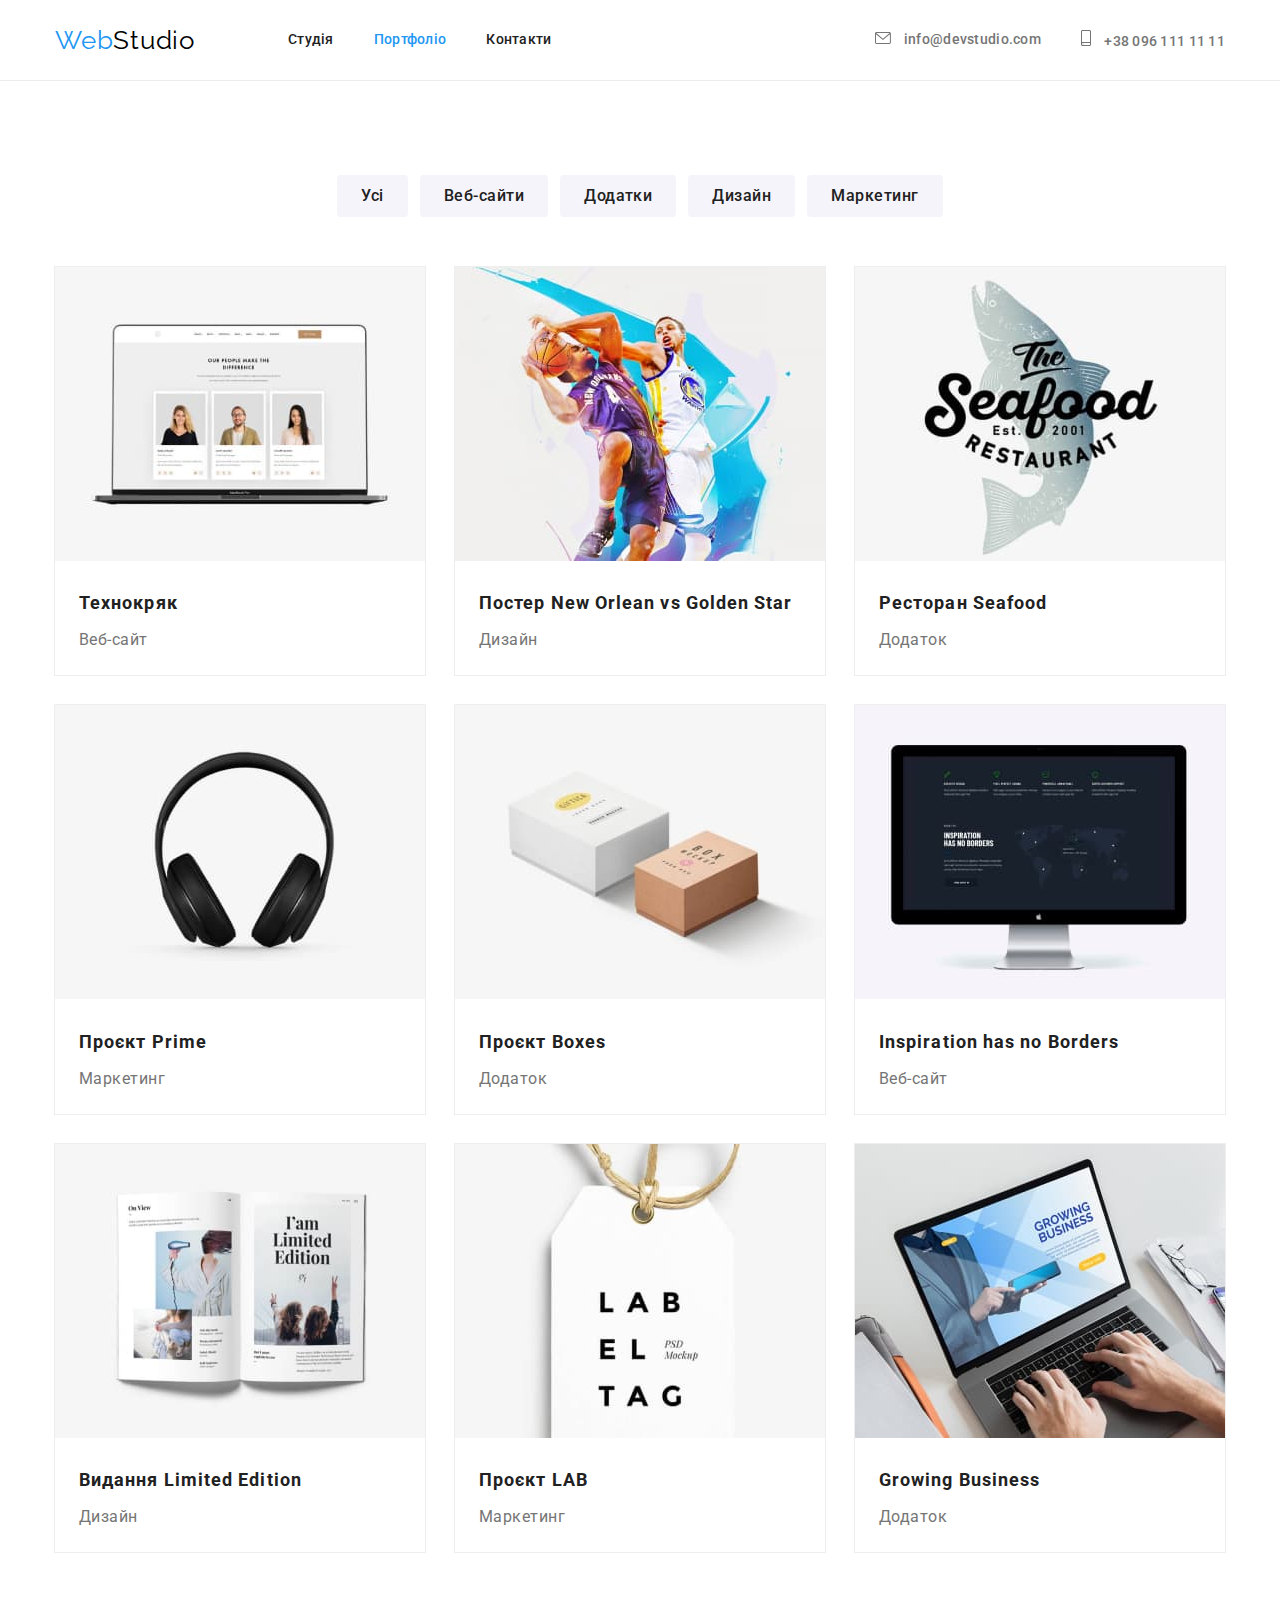
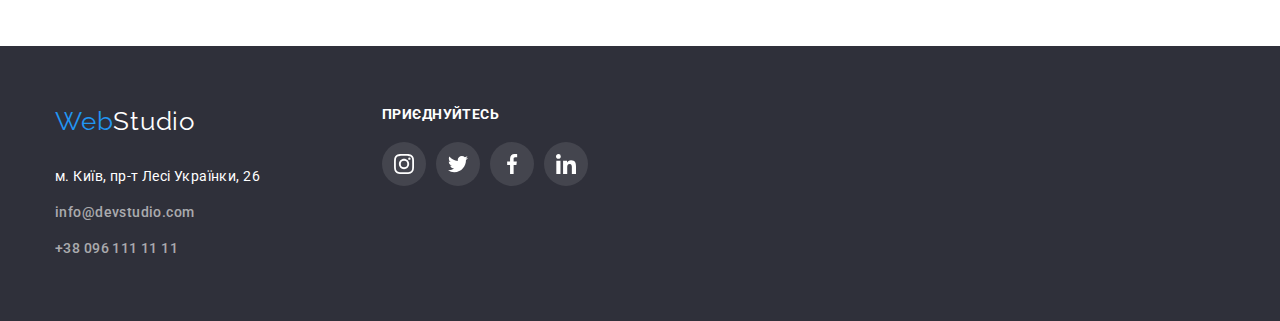
==== portfolio.html @ 80e72db7 "додав файли з попередньої домашньої" ====
<!DOCTYPE html>
<html lang="uk">

<head>
    <meta charset="UTF-8">
    <meta http-equiv="X-UA-Compatible" content="IE=edge">
    <meta name="viewport" content="width=device-width, initial-scale=1.0">
    <title>Document</title>
    <link rel="preconnect" href="https://fonts.googleapis.com">
    <link rel="preconnect" href="https://fonts.gstatic.com" crossorigin>
    <link rel="preconnect" href="https://fonts.googleapis.com">
    <link rel="preconnect" href="https://fonts.gstatic.com" crossorigin>
    <link
        href="https://fonts.googleapis.com/css2?family=Raleway:wght@700&family=Roboto:wght@400;500;700;900&display=swap"
        rel="stylesheet">
    <link rel="stylesheet"
        href="https://cdnjs.cloudflare.com/ajax/libs/modern-normalize/1.1.0/modern-normalize.min.css">
    <link rel="stylesheet" href="./css/styles.css" />
</head>

<body>

    <!--header-->
    <header class="header">
        <div class=" container nav-container">
            <nav class="nav">
                <a class="nav-logo" href="index.html">
                    <span class="accent">Web</span><span class="nav-logo-black">Studio</span>
                </a>
                <ul class="nav-list list-style">
                    <li class="item"><a class="nav-list-link" href="./index.html">Студія</a></li>
                    <li class="item"><a class="nav-list-link nav-list-active" href="./portfolio.html">Портфоліо</a></li>
                    <li class="item"><a class="nav-list-link" href="">Контакти</a></li>
                </ul>
            </nav>
            <ul class="list-style header-list">
                <li class="item">
                    <a class="nav-adress icon" href="mailto:info@devstudio.com">
                        <svg class="nav-phone">
                            <use href="./images/icons.svg#icon-envelope"></use>
                        </svg>
                        info@devstudio.com</a>
                </li>
                <li class="item">
                    <a class="nav-adress icon" href="tel:+380961111111">
                        <svg class="icon-smartphone">
                            <use href="./images/icons.svg#icon-smartphone"></use>
                        </svg>
                        +38 096 111 11 11</a>
                </li>
            </ul>
        </div>
    </header>

    <main>
        <section class="portfolio-section">
        <h1></h1>
        <ul class="list-style list-style-portfolio">
            <li class="portfolio-button">
                <button type="button" class="button-filter">Усі</button>
            </li>
            <li class="portfolio-button">
                <button type="button" class="button-filter">Веб-сайти</button>
            </li>
            <li class="portfolio-button">
                <button type="button" class="button-filter">Додатки</button>
            </li>
            <li class="portfolio-button">
                <button type="button" class="button-filter">Дизайн</button>
            </li>
            <li class="portfolio-button">
                <button type="button" class="button-filter">Маркетинг</button>
            </li>
        </ul>
        
        <ul class="list-style list-examples">
            <div class="container example-list">
            <li class="example-element">
                <img class="portfolio-image" src="./images/techno-crack.jpg" alt="Люди на моніторі ноутбука" width="370">
                <div class="portfolio-description">
                    <h2 class="title title-example">Технокряк</h2>
                    <p class="title-portfolio">Веб-сайт </p>
                </div>
            </li>
            <li class="example-element">
                <img class="portfolio-image" src="./images/poster.jpg" alt="Двоє людей грають у баскетбол" width="370">
                <div class="portfolio-description">
                <h2 class="title title-example">Постер New Orlean vs Golden Star</h2>
                <p class="title-portfolio">Дизайн</p>
                </div>
            </li>
            <li class="example-element">
                <img class="portfolio-image" src="./images/seafood.jpg" alt="Малюнок риби з підписом" width="370">
                <div class="portfolio-description">
                <h2 class="title title-example">Ресторан Seafood</h2>
                <p class="title-portfolio">Додаток</p>
                </div>
            </li>
            <li class="example-element">
                <img class="portfolio-image" src="./images/prime.jpg" alt="Навушники" width="370">
                <div class="portfolio-description">
                <h2 class="title title-example">Проєкт Prime</h2>
                <p class="title-portfolio">Маркетинг</p>
                </div>
            </li>
            <li class="example-element">
                <img class="portfolio-image" src="./images/boxes.jpg" alt="Дві коробки" width="370">
                <div class="portfolio-description">
                <h2 class="title title-example">Проєкт Boxes</h2>
                <p class="title-portfolio">Додаток</p>
                </div>
            </li>
            <li class="example-element">
                <img class="portfolio-image" src="./images/borders.jpg" alt="Монітор" width="370">
                <div class="portfolio-description">
                <h2 class="title title-example">Inspiration has no Borders</h2>
                <p class="title-portfolio">Веб-сайт</p>
                </div>
            </li>
            <li class="example-element">
                <img class="portfolio-image" src="./images/limited-edition.jpg" alt="Журнал" width="370">
                <div class="portfolio-description">
                <h2 class="title title-example">Видання Limited Edition</h2>
                <p class="title-portfolio">Дизайн</p>
                </div>
            </li>
            <li class="example-element">
                <img class="portfolio-image" src="./images/lab.jpg" alt="Лейба" width="370">
                <div class="portfolio-description">
                <h2 class="title title-example">Проєкт LAB</h2>
                <p class="title-portfolio">Маркетинг</p>
                </div>
            </li>
            <li class="example-element">
                <img class="portfolio-image" src="./images/growing-business.jpg" alt="Людина друкує текст на ноутбуці" width="370">
                <div class="portfolio-description">
                <h2 class="title title-example">Growing Business</h2>
                <p class="title-portfolio">Додаток</p>
                </div>
            </li>
            </div>
        </ul>
        
        </section>
    </main>

    <!--Footer-->
    <footer class="footer">
        <div class="footer-container">
            <div>
                <a class="nav-logo footer-logo" href="">
                    <span class="accent">Web</span><span class="logo-white">Studio</span>
                </a>
                <address>
                    <p class="adress">м. Київ, пр-т Лесі Українки, 26</p>
                    <a class="nav-adress footer-text-color" href="mailto:info@devstudio.com">info@devstudio.com</a>
                    <a class="nav-adress footer-text-color" href="tel:+380961111111">+38 096 111 11 11</a>
                </address>
            </div>
            <div class="footer-second-container">
                <h2 class="footer-social">приєднуйтесь</h2>
                <ul class="list-style footer-social-list">
                    <li class="footer-social-list-item">
                        <a class="icon-social-footer" href="#">
                            <svg class="icon-instagram-footer">
                                <use href="./images/icons.svg#icon-instagram-2" width="20px" height="20px"></use>
                            </svg>
                        </a>
                    </li>
                    <li class="footer-social-list-item">
                        <a class="icon-social-footer" href="#">
                            <svg class="icon-instagram-footer">
                                <use href="./images/icons.svg#icon-twitter-1" width="20px" height="20px"></use>
                            </svg>
                        </a>
                    </li>
                    <li class="footer-social-list-item">
                        <a class="icon-social-footer" href="#">
                            <svg class="icon-instagram-footer">
                                <use href="./images/icons.svg#icon-facebook-1" width="20px" height="20px"></use>
                            </svg>
                        </a>
                    </li>
                    <li class="footer-social-list-item">
                        <a class="icon-social-footer" href="#">
                            <svg class="icon-instagram-footer">
                                <use href="./images/icons.svg#icon-linkedin-1" width="20px" height="20px"></use>
                            </svg>
                        </a>
                    </li>
                </ul>
            </div>
        </div>
    </footer>
    </body>
    
    </html>
---- css/styles.css ----
:root{
    --primary-text-color: #757575;
    --title-text-color: #212121;
    --white-text-color: #ffffff;
    --footer-text-color: rgba(255, 255, 255, 0.6);
    --accent-text-color: #2196F3;
    --secondary-background-color: #F5F4FA;
}

body{
    color: var(--primary-text-color);

    font-family: Roboto, sans-serif;
}


/* nav */
.nav-container{
    justify-content: space-between;
    align-items: center;
    display: flex;
}
.list-style {
    list-style-type: none;
    margin: 0px;
    padding: 0px;
} 

.header{

    padding-left: 15px;
    padding-right: 15px;
    margin-left: auto;
    margin-right: auto;
    border-bottom: 1px solid #ECECEC;
}
.accent{
    color: var(--accent-text-color);

    font-family: Raleway, sans-serif;
    font-size: 26px;
    line-height: 1.19;
    letter-spacing: 0.03em;
}
.nav{
    display: flex;
}
.nav-logo{
    margin-right: 93px;
    display: flex;
    align-items: center;
    text-decoration: none;
}
.nav-logo-black{
    color: #000000;

    font-family: Raleway, sans-serif;
    font-size: 26px;
    line-height: 1.19;
    letter-spacing: 0.03em;
}
.nav-list{
    display: flex;
    color: var(--title-text-color);

    font-family: Roboto, sans-serif;
    font-weight: 500;
    font-size: 14px;
    line-height: 1.14;
    letter-spacing: 0.02em;
}
.nav-list-link:hover,
.nav-list-link:focus{
    color: var(--accent-text-color);
}
.nav-list-link {
    display: block;
    padding-top: 32px;
    padding-bottom: 32px;

    text-decoration: none;
    color: inherit;
}
.nav-list > .item + .item{
    margin-left: 50px;
}
.list-style .item + .item{
    margin-left: 40px;
}


.nav-list-active{
    color: var(--accent-text-color);
}

.nav-adress{
    color: var(--primary-text-color);

    font-weight: 500;
    font-size: 14px;
    line-height: 1.14;
    letter-spacing: 0.02em;
    text-decoration: none;
}
.nav-adress:hover, .nav-adress:focus{
    color: var(--accent-text-color);
}

.header-list{
    display: flex;
}
.nav-phone{
    fill: currentColor;
    width: 16px;
    height: 12px;
    margin-right: 10px;
}
.icon{
    color: var(--primary-text-color);
}
.icon:hover {
    fill: var(--accent-text-color);
}
.icon-smartphone{
    fill: currentColor;
    height: 16px;
    width: 10px;
    margin-right: 10px;
}
/* section 1, 2, 3 */
.photo-worker{
    display: flex;
}
.feature-list{
    display: flex;
    flex-wrap: wrap;
}
.feature-list-item{
    width: 270px;
    text-align: start;
}
.feature-list-item + .feature-list-item{
    margin-left: 30px;

}

.list {
    padding-bottom: 94px;
    background-color: var(--secondary-background-color);
}
p,
h1,
h2,
h3,
h4{
    margin: 0 auto;
}

.section-features{
    padding-top: 94px;
    padding-bottom: 94px;
}

.container{
    width: 1200px;
    padding-left: 15px;
    padding-right: 15px;
    margin: 0 auto;
    text-align: center;

}
.container-null{
    padding-bottom: 0;
}
.about-us-container{
    padding-top: 94px;
}

.section-hero{
    max-width: 1680px;
    padding-top: 200px;
    padding-bottom: 200px;
    background-color: #2F303A;
}
.section-image{
    margin: auto;
    background-image: 
            linear-gradient(to right,
                rgba(47, 48, 58, 0.4),
                rgba(47, 48, 58, 0.4)),
                url(../images/hero.jpg);
    background-repeat: no-repeat;
    background-size: cover;
}

.hero{
    color: var(--white-text-color);
        width: 696px;
        margin: 0 auto;
        font-weight: 900;
        font-size: 44px;
        line-height: 1.36;
        letter-spacing: 0.06em;
        text-transform: uppercase;
        margin-bottom: 40px;
}
.button{
    color: var(--white-text-color);
    background-color: var(--accent-text-color);
    margin: 0 auto;
    border-radius: 4px;
    padding: 10px 24px;
    min-width: 200px;

    font-family: Roboto, sans-serif;
    font-weight: 700;
    font-size: 16px;
    line-height: 1.88;
    display: flex;
    align-items: center;
    text-align: center;
    letter-spacing: 0.06em;
    cursor: pointer;
}
.title{
    color: var(--title-text-color);
}
.title-head {
    margin-top: 0;
    margin-bottom: 10px;
    font-size: 14px;
    line-height: 1.14;
    letter-spacing: 0.03em;
    text-transform: uppercase;
}
.title-paragraph {
    font-size: 14px;
    line-height: 1.71;
    letter-spacing: 0.03em;
}
.title-info {
    padding-top: 0;
    font-size: 36px;
    line-height: 1.17;
    text-align: center;
    letter-spacing: 0.03em;
    margin-bottom: 50px;
}
.title-names {
    margin-bottom: 10px;
    font-weight: 500;
    font-size: 16px;
    line-height: 1.19;
    text-align: center;
    letter-spacing: 0.03em;
}

.title-position {
    font-size: 16px;
    line-height: 1.19;
    text-align: center;
    letter-spacing: 0.03em;
}

.what-we-do-container{
    display: flex;
}
.what-we-do-item + .what-we-do-item{
    margin-left: 30px;
}
.what-we-do-section{
    padding-bottom: 94px;
}
.about-us{
    display: flex;
}
.about-us-item{
    box-shadow: 0px 1px 3px rgba(0, 0, 0, 0.12), 0px 1px 1px rgba(0, 0, 0, 0.14), 0px 2px 1px rgba(0, 0, 0, 0.2);
        border-radius: 0px 0px 4px 4px;
}
.about-us-item + .about-us-item{
    margin-left: 30px;
}
.title-info-item{
    padding-top: 30px;
    padding-bottom: 30px;
    background-color: #ffffff;
}

.icon-feature{
    display: flex;
    width: 270px;
    height: 120px;
    background-color: #F5F4FA;
    margin-bottom: 30px;
    border: 0;
}
.icon-feature-svg{
    margin: auto;
    width: 70px;
    height: 70px;
}
.title-social {
    display: flex;
    justify-content: center;
    gap: 10px;
    padding-left: 0px;
    list-style-type: none;
    margin-top: 16px;
}
.social-list-item{
    width: 44px;
    height: 44px;
}
.icon-social{
    display: flex;
    justify-content: center;
    align-items: center;
    padding: 0;
    border: 0;   
    width: 100%;
    height: 100%;
    border-radius: 50%;
    color: #AFB1B8;    
}

.icon-social:hover, .icon-social:focus{
    background-color: var(--accent-text-color);
    color: #ffffff;
}
.icon-instagram{
    width: 20px;
    height: 20px;
    fill: currentColor;
}



/* section 5 */
.section-our-clients{
    color: var(--title-text-color);
    padding-top: 94px;
    padding-bottom: 94px;
}
.clients{
    font-weight: 700;
    font-size: 36px;
    line-height: 1.17;
    text-align: center;
    letter-spacing: 0.03em;
}
.company-container{
    display: block;
    max-width: 1280px;
}
.company-list {
    display: flex;
    margin-top: 50px;
}
.company-list-element {
    width: 170px;
    height: 92px;
}
.company{
    display: flex;
    justify-content: center;
    align-items: center;
    padding: 0;
    border: 1px solid #AFB1B8;
    border-radius: 4px;
    width: 100%;
    height: 100%;
    color: #AFB1B8;
}
.company-list-element + .company-list-element{
    margin-left: 30px;
}
.icon-company{
    width: 106px;
    height: 60px;
    fill: currentColor;
}
.company:hover, .company:focus{
    border: solid 1px var(--accent-text-color);
    color: var(--accent-text-color);
}


/* footer */
.footer{
    display: flex;
    padding-top: 60px;
    padding-bottom: 60px;
    background-color: #2F303A;
}
.footer-logo{
    display: inline-block;
    margin-bottom: 28px;
}
.adress{
    margin-bottom: 12px;
    color: var(--white-text-color);
    font-style: normal;

    font-size: 14px;
    line-height: 1.71;    
    letter-spacing: 0.03em;
}
.footer-text-color{
    display: block;
    color: var(--footer-text-color);

    margin-bottom: 12px;
    font-size: 14px;
    font-style: normal;
    line-height: 1.71;    
    letter-spacing: 0.03em;
    text-decoration: none;
}
.footer-text-color + .footer-text-color{
    margin-bottom: 0;
}
.logo-white{
    color: var(--white-text-color);
    font-family: Raleway, sans-serif;
    font-size: 26px;
    line-height: 1.19;
    letter-spacing: 0.03em;
}
.footer-container {
    display: flex;
    padding-left: 15px;
    padding-right: 15px;
    width: 1200px;
    margin-left: auto;
    margin-right: auto;
}
.footer-second-container{
    display: block;
    margin-left: 94px;
}
.footer-social{
    color: #fff;
    margin-bottom: 20px;
        font-weight: 700;
        font-size: 14px;
        line-height: 16px;
        letter-spacing: 0.03em;
        text-transform: uppercase;
}
.footer-social-list{
    display: flex;
}
.icon-social-footer {
    display: flex;
    justify-content: center;
    align-items: center;
    padding: 0;
    border: 0;
    width: 44px;
    height: 44px;
    border-radius: 50%;
    color: #fff;
    background-color: rgba(255, 255, 255, 0.1);

}

.footer-social-list-item + .footer-social-list-item {
    margin-left: 10px;
}

.icon-social-footer:hover, .icon-social-footer:focus {
    background-color: var(--accent-text-color);
}

.icon-instagram-footer {
    justify-content: center;
    width: 20px;
    height: 20px;
    fill: currentColor;
}

.icon-instagram-footer:hover {
    fill: #ffffff;
}
/* potfolio */
.portfolio-section{
    padding-top: 94px;
    padding-bottom: 94px;
}

.button-filter{
    border-radius: 4px;
    padding: 6px 22px;
    color: var(--title-text-color);
    background-color: var(--secondary-background-color);
    border-color: transparent;

    font-family: Roboto, sans-serif;
    font-weight: 500;
    font-size: 16px;
    line-height: 1.62;   
    text-align: center;
    letter-spacing: 0.03em;
    cursor: pointer;
}
.button-filter:hover, .button-filter:focus{
    color: var(--white-text-color);
    background-color: var(--accent-text-color);
    box-shadow: 0px 3px 1px rgba(0, 0, 0, 0.1),
    0px 1px 2px rgba(0, 0, 0, 0.08),
    0px 2px 2px rgba(0, 0, 0, 0.12);
}
.title-example{
    margin-bottom: 4px;
    font-size: 18px;
    line-height: 2;
    letter-spacing: 0.06em;
}
.title-portfolio{
    font-size: 16px;
    line-height: 1.88;
    letter-spacing: 0.03em;
}
.portfolio-header{
    margin-bottom: 94px;
}
.list-style-portfolio{
    margin-bottom: 50px;
    text-align: center;
}
.title-example{
    margin-bottom: 4px;
}
.portfolio-button{
    display: inline-block;
}
.portfolio-button + .portfolio-button{
    margin-left: 8px;
}
.example-list{
    display: flex;
    flex-wrap: wrap;
    padding-top: 0;
    width: 1200px;
    padding-left: 15px;
    padding-right: 15px;
    margin-left: auto;
    margin-right: auto;
}
.example-element{
    margin-right: 30px;
    margin-bottom: 30px;
    outline: 1px solid #EEEEEE;
}
.example-element:hover{
    box-shadow: 0px 1px 1px rgba(0, 0, 0, 0.12), 
    0px 4px 4px rgba(0, 0, 0, 0.06), 
    1px 4px 6px rgba(0, 0, 0, 0.16);
}
.example-element:nth-child(3n){
    margin-right: 0;
}
.example-element:nth-last-child(-n + 3){
    margin-bottom: 0;
}
.portfolio-description{
    text-align: start;
    padding-top: 20px;
    padding-bottom: 20px;
    padding-left: 24px;
    padding-right: 24px;
}
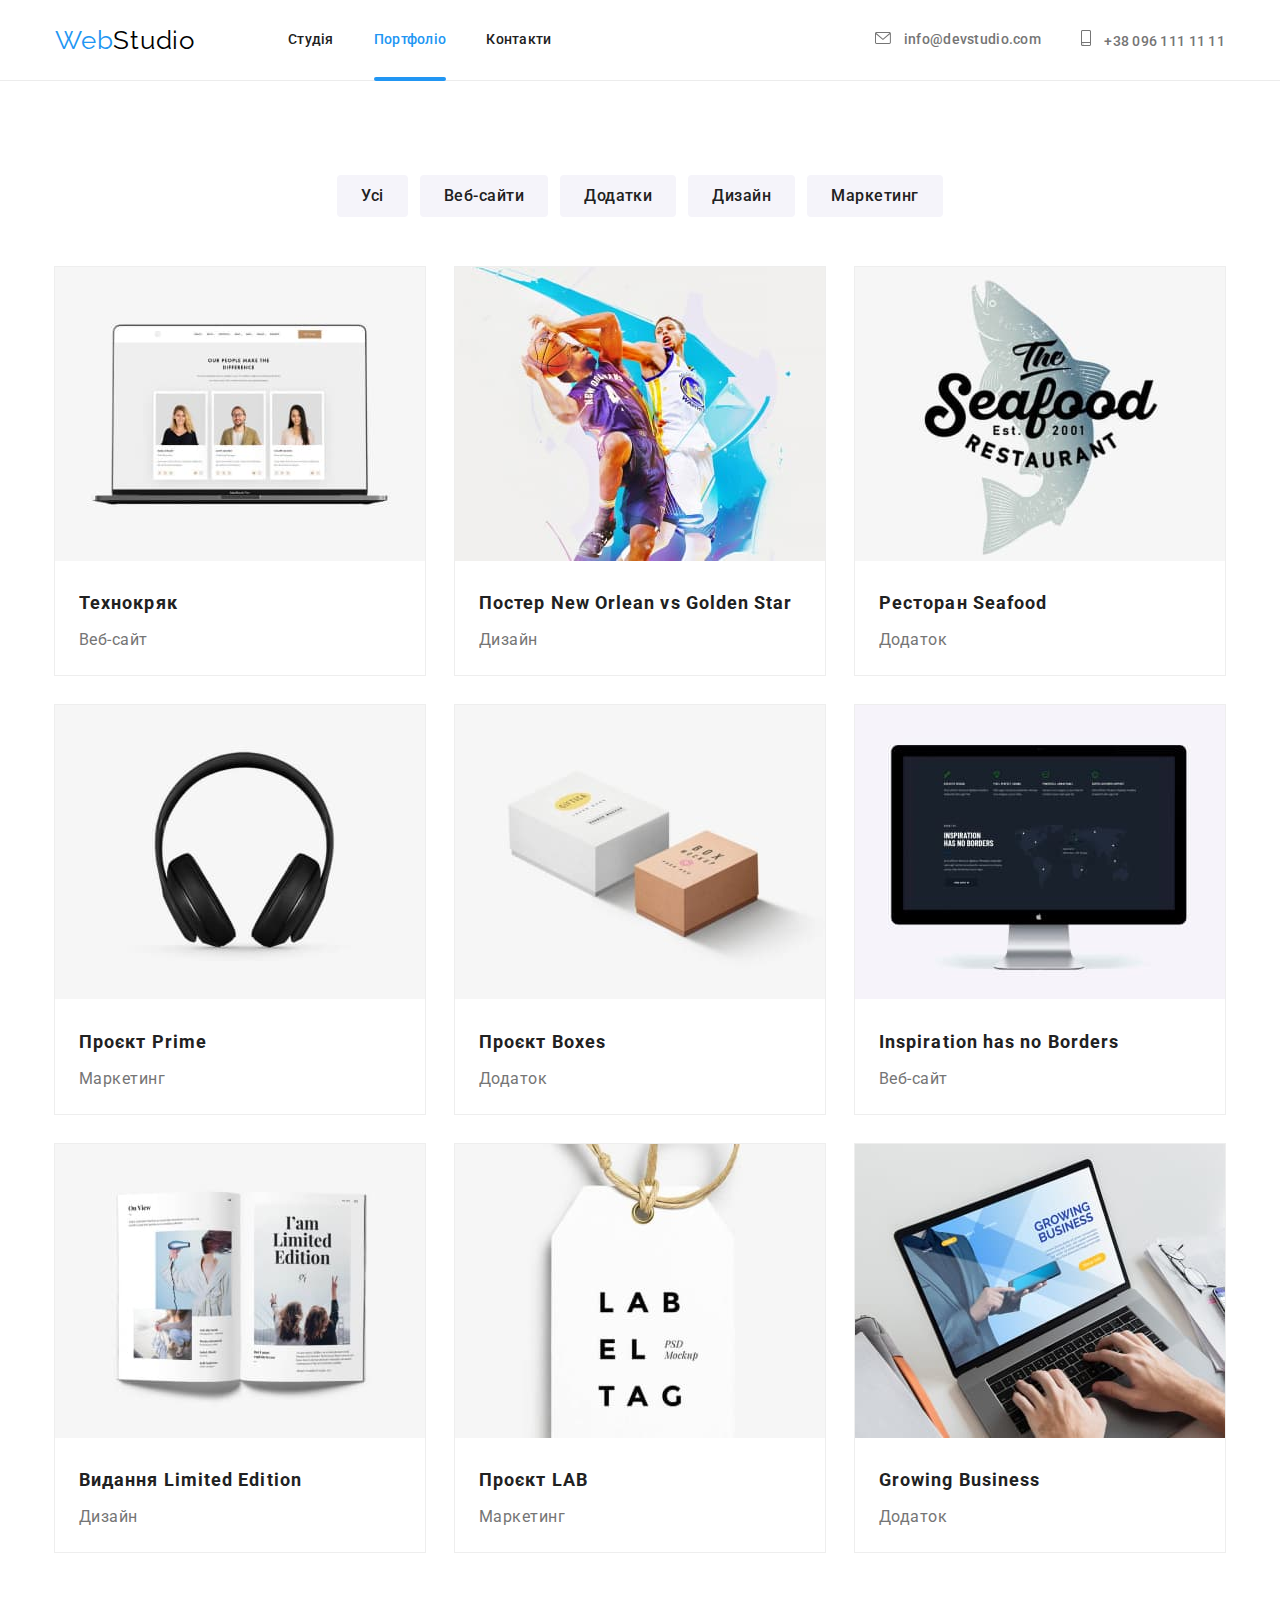
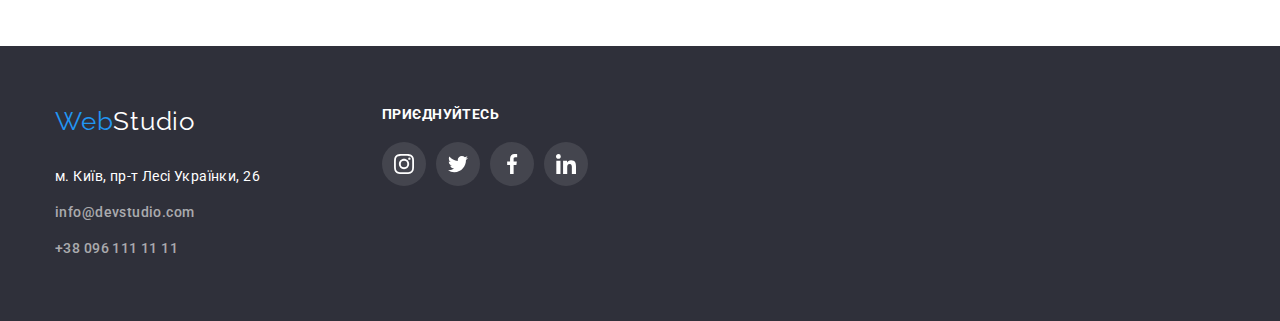
==== commit a592b489: "додав оверлей в портфоліо, без анімації" ====
--- a/portfolio.html
+++ b/portfolio.html
@@ -1,24 +1,24 @@
 <!DOCTYPE html>
 <html lang="uk">
-
-<head>
-    <meta charset="UTF-8">
-    <meta http-equiv="X-UA-Compatible" content="IE=edge">
-    <meta name="viewport" content="width=device-width, initial-scale=1.0">
-    <title>Document</title>
-    <link rel="preconnect" href="https://fonts.googleapis.com">
-    <link rel="preconnect" href="https://fonts.gstatic.com" crossorigin>
-    <link rel="preconnect" href="https://fonts.googleapis.com">
-    <link rel="preconnect" href="https://fonts.gstatic.com" crossorigin>
-    <link
+    
+    <head>
+        <meta charset="UTF-8">
+        <meta http-equiv="X-UA-Compatible" content="IE=edge">
+        <meta name="viewport" content="width=device-width, initial-scale=1.0">
+        <title>Document</title>
+        <link rel="preconnect" href="https://fonts.googleapis.com">
+        <link rel="preconnect" href="https://fonts.gstatic.com" crossorigin>
+        <link rel="preconnect" href="https://fonts.googleapis.com">
+        <link rel="preconnect" href="https://fonts.gstatic.com" crossorigin>
+        <link
         href="https://fonts.googleapis.com/css2?family=Raleway:wght@700&family=Roboto:wght@400;500;700;900&display=swap"
         rel="stylesheet">
-    <link rel="stylesheet"
+        <link rel="stylesheet"
         href="https://cdnjs.cloudflare.com/ajax/libs/modern-normalize/1.1.0/modern-normalize.min.css">
-    <link rel="stylesheet" href="./css/styles.css" />
-</head>
-
-<body>
+        <link rel="stylesheet" href="./css/styles.css" />
+    </head>
+    
+    <body>
 
     <!--header-->
     <header class="header">
@@ -40,158 +40,217 @@
                             <use href="./images/icons.svg#icon-envelope"></use>
                         </svg>
                         info@devstudio.com</a>
-                </li>
-                <li class="item">
-                    <a class="nav-adress icon" href="tel:+380961111111">
-                        <svg class="icon-smartphone">
-                            <use href="./images/icons.svg#icon-smartphone"></use>
-                        </svg>
-                        +38 096 111 11 11</a>
-                </li>
-            </ul>
-        </div>
-    </header>
-
-    <main>
-        <section class="portfolio-section">
-        <h1></h1>
-        <ul class="list-style list-style-portfolio">
-            <li class="portfolio-button">
-                <button type="button" class="button-filter">Усі</button>
-            </li>
-            <li class="portfolio-button">
-                <button type="button" class="button-filter">Веб-сайти</button>
-            </li>
-            <li class="portfolio-button">
-                <button type="button" class="button-filter">Додатки</button>
-            </li>
-            <li class="portfolio-button">
-                <button type="button" class="button-filter">Дизайн</button>
-            </li>
-            <li class="portfolio-button">
-                <button type="button" class="button-filter">Маркетинг</button>
-            </li>
+                    </li>
+                    <li class="item">
+                        <a class="nav-adress icon" href="tel:+380961111111">
+                            <svg class="icon-smartphone">
+                                <use href="./images/icons.svg#icon-smartphone"></use>
+                            </svg>
+                            +38 096 111 11 11</a>
+                        </li>
+                    </ul>
+                </div>
+            </header>
+            
+            <main>
+                <section class="portfolio-section">
+                    <h1></h1>
+                    <ul class="list-style list-style-portfolio">
+                        <li class="portfolio-button">
+                            <button type="button" class="button-filter">Усі</button>
+                        </li>
+                        <li class="portfolio-button">
+                            <button type="button" class="button-filter">Веб-сайти</button>
+                        </li>
+                        <li class="portfolio-button">
+                            <button type="button" class="button-filter">Додатки</button>
+                        </li>
+                        <li class="portfolio-button">
+                            <button type="button" class="button-filter">Дизайн</button>
+                        </li>
+                        <li class="portfolio-button">
+                            <button type="button" class="button-filter">Маркетинг</button>
+                        </li>
         </ul>
         
         <ul class="list-style list-examples">
             <div class="container example-list">
-            <li class="example-element">
-                <img class="portfolio-image" src="./images/techno-crack.jpg" alt="Люди на моніторі ноутбука" width="370">
-                <div class="portfolio-description">
-                    <h2 class="title title-example">Технокряк</h2>
-                    <p class="title-portfolio">Веб-сайт </p>
-                </div>
+                <li class="example-element">
+                    <a class="example-element-link" href="">
+                        <div class="portfolio-image-container">
+                            <img src="./images/techno-crack.jpg" alt="Люди на моніторі ноутбука" width="370">
+                            <p class="portfolio-text">Ресурс пропонує комплексні пропозиції з різним рівнем функціоналу та сервісів. Все це
+                                дозволить відвідувачу отримати вичерпні відомості про компанію чи приватну особу.</p>
+                            </div>
+                            <div class="portfolio-description">
+                                <h2 class="title title-example">Технокряк</h2>
+                                <p class="title-portfolio">Веб-сайт </p>
+                            </div>
+                        </a>
+                        
+                        
+                    </li>
+                    <li class="example-element">
+                        <a class="example-element-link" href="">
+                            <div class="portfolio-image-container">
+                                <img src="./images/poster.jpg" alt="Двоє людей грають у баскетбол" width="370">
+                                <p class="portfolio-text">Ресурс пропонує комплексні пропозиції з різним рівнем функціоналу та сервісів. Все це
+                                    дозволить відвідувачу отримати вичерпні відомості про компанію чи приватну особу.</p>
+                                </div>
+                                <div class="portfolio-description">
+                                    <h2 class="title title-example">Постер New Orlean vs Golden Star</h2>
+                                    <p class="title-portfolio">Дизайн</p>
+                                </div>
+                            </a>
+                        </li>
+                        <li class="example-element">
+                <a class="example-element-link" href="">
+                    <div class="portfolio-image-container">
+                        <img src="./images/seafood.jpg" alt="Малюнок риби з підписом" width="370">
+                        <p class="portfolio-text">Ресурс пропонує комплексні пропозиції з різним рівнем функціоналу та сервісів. Все це
+                            дозволить відвідувачу отримати вичерпні відомості про компанію чи приватну особу.</p>
+                    </div>
+                    <div class="portfolio-description">
+                        <h2 class="title title-example">Ресторан Seafood</h2>
+                        <p class="title-portfolio">Додаток</p>
+                    </div>
+                </a>
+                
+                
             </li>
             <li class="example-element">
-                <img class="portfolio-image" src="./images/poster.jpg" alt="Двоє людей грають у баскетбол" width="370">
-                <div class="portfolio-description">
-                <h2 class="title title-example">Постер New Orlean vs Golden Star</h2>
-                <p class="title-portfolio">Дизайн</p>
-                </div>
+                <a class="example-element-link" href="">
+                    <div class="portfolio-image-container">
+                        <img src="./images/prime.jpg" alt="Навушники" width="370">
+                        <p class="portfolio-text">Ресурс пропонує комплексні пропозиції з різним рівнем функціоналу та сервісів. Все це
+                            дозволить відвідувачу отримати вичерпні відомості про компанію чи приватну особу.</p>
+                        </div>
+                        <div class="portfolio-description">
+                            <h2 class="title title-example">Проєкт Prime</h2>
+                            <p class="title-portfolio">Маркетинг</p>
+                        </div>
+                    </a>
+                </li>
+                <li class="example-element">
+                    <a class="example-element-link" href="">
+                        <div class="portfolio-image-container">
+                            <img src="./images/boxes.jpg" alt="Дві коробки" width="370">
+                            <p class="portfolio-text">Ресурс пропонує комплексні пропозиції з різним рівнем функціоналу та сервісів. Все це
+                                дозволить відвідувачу отримати вичерпні відомості про компанію чи приватну особу.</p>
+                    </div>
+                    <div class="portfolio-description">
+                        <h2 class="title title-example">Проєкт Boxes</h2>
+                        <p class="title-portfolio">Додаток</p>
+                    </div>
+                </a>
             </li>
             <li class="example-element">
-                <img class="portfolio-image" src="./images/seafood.jpg" alt="Малюнок риби з підписом" width="370">
-                <div class="portfolio-description">
-                <h2 class="title title-example">Ресторан Seafood</h2>
-                <p class="title-portfolio">Додаток</p>
-                </div>
+                <a class="example-element-link" href="">
+                    <div class="portfolio-image-container">
+                        <img src="./images/borders.jpg" alt="Монітор" width="370">    
+                        <p class="portfolio-text">Ресурс пропонує комплексні пропозиції з різним рівнем функціоналу та сервісів. Все це
+                            дозволить відвідувачу отримати вичерпні відомості про компанію чи приватну особу.</p>
+                        </div>
+                        <div class="portfolio-description">
+                            <h2 class="title title-example">Inspiration has no Borders</h2>
+                            <p class="title-portfolio">Веб-сайт</p>
+                        </div>
+                    </a>
+                </li>
+                <li class="example-element">
+                    <a class="example-element-link" href="">
+                        <div class="portfolio-image-container">
+                            <img src="./images/limited-edition.jpg" alt="Журнал" width="370">
+                            <p class="portfolio-text">Ресурс пропонує комплексні пропозиції з різним рівнем функціоналу та сервісів. Все це
+                                дозволить відвідувачу отримати вичерпні відомості про компанію чи приватну особу.</p>
+                            </div>
+                            <div class="portfolio-description">
+                                <h2 class="title title-example">Видання Limited Edition</h2>
+                                <p class="title-portfolio">Дизайн</p>
+                            </div>
+                </a>
             </li>
             <li class="example-element">
-                <img class="portfolio-image" src="./images/prime.jpg" alt="Навушники" width="370">
-                <div class="portfolio-description">
-                <h2 class="title title-example">Проєкт Prime</h2>
-                <p class="title-portfolio">Маркетинг</p>
-                </div>
-            </li>
-            <li class="example-element">
-                <img class="portfolio-image" src="./images/boxes.jpg" alt="Дві коробки" width="370">
-                <div class="portfolio-description">
-                <h2 class="title title-example">Проєкт Boxes</h2>
-                <p class="title-portfolio">Додаток</p>
-                </div>
-            </li>
-            <li class="example-element">
-                <img class="portfolio-image" src="./images/borders.jpg" alt="Монітор" width="370">
-                <div class="portfolio-description">
-                <h2 class="title title-example">Inspiration has no Borders</h2>
-                <p class="title-portfolio">Веб-сайт</p>
-                </div>
-            </li>
-            <li class="example-element">
-                <img class="portfolio-image" src="./images/limited-edition.jpg" alt="Журнал" width="370">
-                <div class="portfolio-description">
-                <h2 class="title title-example">Видання Limited Edition</h2>
-                <p class="title-portfolio">Дизайн</p>
-                </div>
-            </li>
-            <li class="example-element">
-                <img class="portfolio-image" src="./images/lab.jpg" alt="Лейба" width="370">
-                <div class="portfolio-description">
-                <h2 class="title title-example">Проєкт LAB</h2>
-                <p class="title-portfolio">Маркетинг</p>
-                </div>
-            </li>
-            <li class="example-element">
-                <img class="portfolio-image" src="./images/growing-business.jpg" alt="Людина друкує текст на ноутбуці" width="370">
-                <div class="portfolio-description">
-                <h2 class="title title-example">Growing Business</h2>
-                <p class="title-portfolio">Додаток</p>
-                </div>
-            </li>
+                <a class="example-element-link" href="">
+                    <div class="portfolio-image-container">
+                        <img src="./images/lab.jpg" alt="Лейба" width="370">
+                        <p class="portfolio-text">Ресурс пропонує комплексні пропозиції з різним рівнем функціоналу та сервісів. Все це
+                            дозволить відвідувачу отримати вичерпні відомості про компанію чи приватну особу.</p>
+                        </div>
+                        <div class="portfolio-description">
+                            <h2 class="title title-example">Проєкт LAB</h2>
+                            <p class="title-portfolio">Маркетинг</p>
+                        </div>
+                    </a>
+                </li>
+            <li class="example-element">
+                <div class="portfolio-image-container">
+                    <a class="example-element-link" href="">
+                        <div class="portfolio-image-container">
+                            <img src="./images/growing-business.jpg" alt="Людина друкує текст на ноутбуці" width="370">
+                            <p class="portfolio-text">Ресурс пропонує комплексні пропозиції з різним рівнем функціоналу та сервісів. Все це
+                                дозволить відвідувачу отримати вичерпні відомості про компанію чи приватну особу.</p>
+                        </div>
+                        <div class="portfolio-description">
+                            <h2 class="title title-example">Growing Business</h2>
+                            <p class="title-portfolio">Додаток</p>
+                        </div>
+                    </a>                    
+                </li>
             </div>
         </ul>
         
-        </section>
-    </main>
+    </section>
+</main>
 
-    <!--Footer-->
-    <footer class="footer">
-        <div class="footer-container">
-            <div>
-                <a class="nav-logo footer-logo" href="">
-                    <span class="accent">Web</span><span class="logo-white">Studio</span>
-                </a>
-                <address>
-                    <p class="adress">м. Київ, пр-т Лесі Українки, 26</p>
-                    <a class="nav-adress footer-text-color" href="mailto:info@devstudio.com">info@devstudio.com</a>
-                    <a class="nav-adress footer-text-color" href="tel:+380961111111">+38 096 111 11 11</a>
-                </address>
-            </div>
-            <div class="footer-second-container">
-                <h2 class="footer-social">приєднуйтесь</h2>
-                <ul class="list-style footer-social-list">
-                    <li class="footer-social-list-item">
-                        <a class="icon-social-footer" href="#">
-                            <svg class="icon-instagram-footer">
-                                <use href="./images/icons.svg#icon-instagram-2" width="20px" height="20px"></use>
-                            </svg>
-                        </a>
-                    </li>
-                    <li class="footer-social-list-item">
-                        <a class="icon-social-footer" href="#">
-                            <svg class="icon-instagram-footer">
-                                <use href="./images/icons.svg#icon-twitter-1" width="20px" height="20px"></use>
-                            </svg>
-                        </a>
-                    </li>
-                    <li class="footer-social-list-item">
-                        <a class="icon-social-footer" href="#">
-                            <svg class="icon-instagram-footer">
-                                <use href="./images/icons.svg#icon-facebook-1" width="20px" height="20px"></use>
-                            </svg>
-                        </a>
-                    </li>
-                    <li class="footer-social-list-item">
-                        <a class="icon-social-footer" href="#">
-                            <svg class="icon-instagram-footer">
-                                <use href="./images/icons.svg#icon-linkedin-1" width="20px" height="20px"></use>
-                            </svg>
-                        </a>
-                    </li>
-                </ul>
-            </div>
+<!--Footer-->
+<footer class="footer">
+    <div class="footer-container">
+        <div>
+            <a class="nav-logo footer-logo" href="">
+                <span class="accent">Web</span><span class="logo-white">Studio</span>
+            </a>
+            <address>
+                <p class="adress">м. Київ, пр-т Лесі Українки, 26</p>
+                <a class="nav-adress footer-text-color" href="mailto:info@devstudio.com">info@devstudio.com</a>
+                <a class="nav-adress footer-text-color" href="tel:+380961111111">+38 096 111 11 11</a>
+            </address>
         </div>
+        <div class="footer-second-container">
+            <h2 class="footer-social">приєднуйтесь</h2>
+            <ul class="list-style footer-social-list">
+                <li class="footer-social-list-item">
+                    <a class="icon-social-footer" href="#">
+                        <svg class="icon-instagram-footer">
+                            <use href="./images/icons.svg#icon-instagram-2" width="20px" height="20px"></use>
+                        </svg>
+                    </a>
+                </li>
+                <li class="footer-social-list-item">
+                    <a class="icon-social-footer" href="#">
+                        <svg class="icon-instagram-footer">
+                            <use href="./images/icons.svg#icon-twitter-1" width="20px" height="20px"></use>
+                        </svg>
+                    </a>
+                </li>
+                <li class="footer-social-list-item">
+                    <a class="icon-social-footer" href="#">
+                        <svg class="icon-instagram-footer">
+                            <use href="./images/icons.svg#icon-facebook-1" width="20px" height="20px"></use>
+                        </svg>
+                    </a>
+                </li>
+                <li class="footer-social-list-item">
+                    <a class="icon-social-footer" href="#">
+                        <svg class="icon-instagram-footer">
+                            <use href="./images/icons.svg#icon-linkedin-1" width="20px" height="20px"></use>
+                        </svg>
+                    </a>
+                </li>
+            </ul>
+        </div>
+    </div>
     </footer>
-    </body>
+</body>
     
-    </html>+</html>--- a/css/styles.css
+++ b/css/styles.css
@@ -74,6 +74,7 @@
     color: var(--accent-text-color);
 }
 .nav-list-link {
+    position: relative;
     display: block;
     padding-top: 32px;
     padding-bottom: 32px;
@@ -91,6 +92,16 @@
 
 .nav-list-active{
     color: var(--accent-text-color);
+}
+.nav-list-active::after{
+    content: '';
+    position: absolute;
+    bottom: -1px;
+    left: 0;
+    border-radius: 2px;
+    width: 100%;
+    height: 4px;
+    background-color: var(--accent-text-color);
 }
 
 .nav-adress{
@@ -152,7 +163,8 @@
 h1,
 h2,
 h3,
-h4{
+h4
+{
     margin: 0 auto;
 }
 
@@ -265,6 +277,31 @@
 .what-we-do-container{
     display: flex;
 }
+.what-we-do-item{
+    position: relative;
+    line-height: 0;
+}
+.what-we-do-text{
+    position: absolute;
+    left: 0;
+    bottom: 0;
+    height: 70px;
+    width: 100%;
+    background-color: rgba(47, 48, 58, 0.8);
+    display: flex;
+    justify-content: center;
+    align-items: center;
+
+    font-family: Roboto, sans-serif;
+        font-style: normal;
+        font-weight: 700;
+        font-size: 14px;
+        line-height: 1.14;
+        letter-spacing: 0.03em;
+        text-transform: uppercase;
+    
+        color: #FFFFFF;
+}
 .what-we-do-item + .what-we-do-item{
     margin-left: 30px;
 }
@@ -549,6 +586,7 @@
     margin-right: auto;
 }
 .example-element{
+    position: relative;
     margin-right: 30px;
     margin-bottom: 30px;
     outline: 1px solid #EEEEEE;
@@ -570,4 +608,33 @@
     padding-bottom: 20px;
     padding-left: 24px;
     padding-right: 24px;
+}
+.portfolio-image-container{
+    position: relative;
+}
+.example-element-link{
+    text-decoration: none;
+    color: inherit;
+}
+.portfolio-text{
+    position: absolute;
+    top: 0;
+    left: 0;
+    width: 100%;
+    height: 100%;
+    padding-top: 63px;
+    padding-bottom: 63px;
+    padding-left: 24px;
+    padding-right: 24px;
+    opacity: 0;
+    background: rgba(33, 150, 243, 0.9);
+
+    text-align: start;
+        font-size: 18px;
+        line-height: 1.56;
+        letter-spacing: 0.03em;
+        color: #FFFFFF;
+}
+.example-element-link:hover .portfolio-text{
+    opacity: 1;
 }